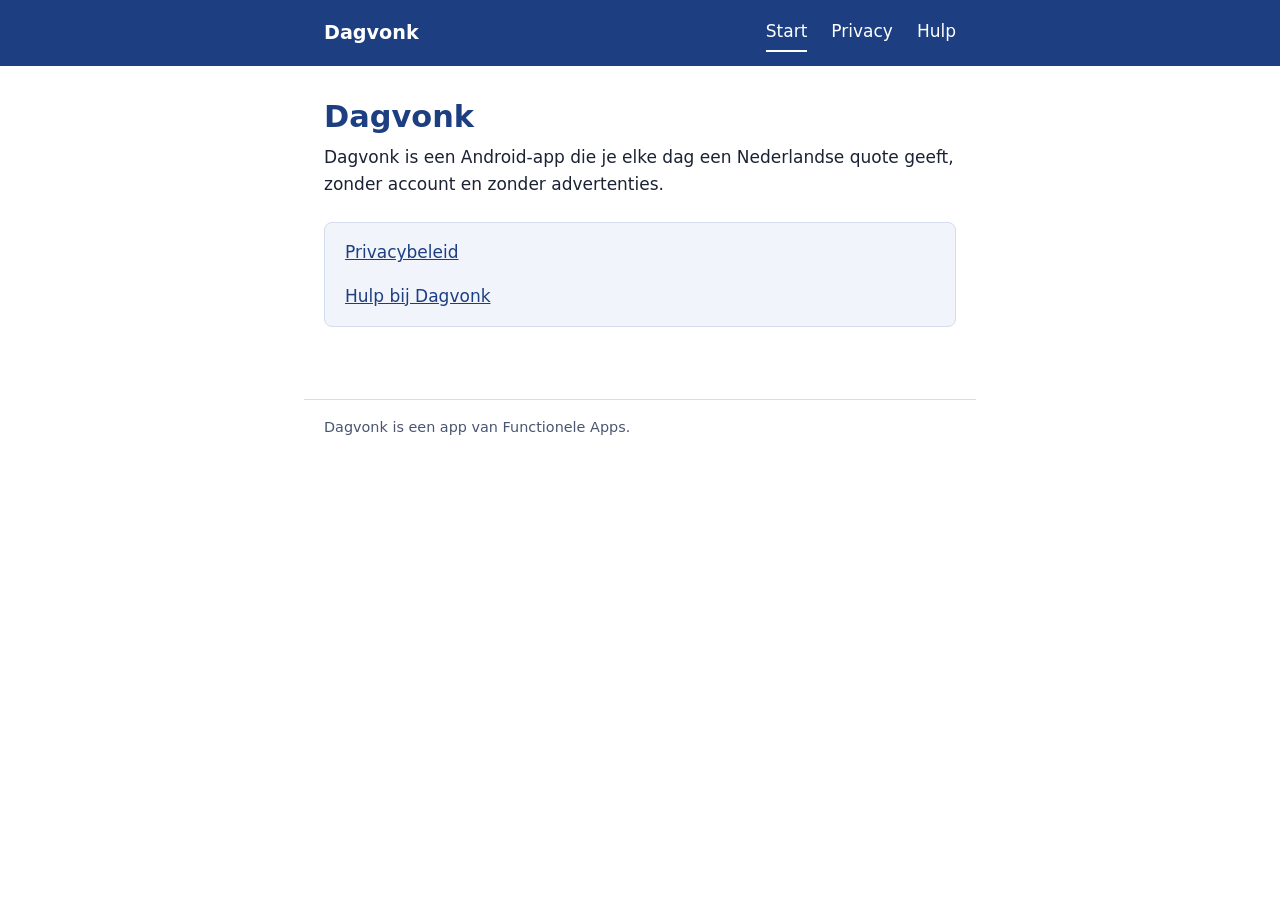
==== index.html @ 26bc7636 "Add files via upload" ====
<!DOCTYPE html>
<html lang="nl">
<head>
  <meta charset="utf-8">
  <meta name="viewport" content="width=device-width, initial-scale=1">
  <meta name="color-scheme" content="light dark">
  <title>Dagvonk</title>
  <meta name="description" content="Dagvonk: elke dag een Nederlandse quote voor ondernemers, motivatie en sport.">
  <link rel="stylesheet" href="style.css">
</head>
<body>
  <header>
    <nav class="menu" aria-label="Hoofdmenu">
      <span class="merk">Dagvonk</span>
      <a href="index.html" aria-current="page">Start</a>
      <a href="privacy.html">Privacy</a>
      <a href="support.html">Hulp</a>
    </nav>
  </header>
  <main>
    <h1>Dagvonk</h1>
    <p>Dagvonk is een Android-app die je elke dag een Nederlandse quote geeft, zonder account en zonder advertenties.</p>
    <div class="kaart">
      <p><a href="privacy.html">Privacybeleid</a></p>
      <p><a href="support.html">Hulp bij Dagvonk</a></p>
    </div>
  </main>
  <footer>Dagvonk is een app van Functionele Apps.</footer>
</body>
</html>
---- style.css ----
:root {
  --kleur: #1D3F82;
  --kleur-tekst-op-kleur: #ffffff;
  --achtergrond: #ffffff;
  --vlak: #f1f4fa;
  --tekst: #1b2233;
  --tekst-zacht: #4a5572;
  --lijn: #d5dcec;
  --link: #1D3F82;
}

@media (prefers-color-scheme: dark) {
  :root {
    --achtergrond: #10162a;
    --vlak: #1a2344;
    --tekst: #e8ecf7;
    --tekst-zacht: #aab4d0;
    --lijn: #2c3862;
    --link: #8fb0f0;
  }
}

* { box-sizing: border-box; }

html { -webkit-text-size-adjust: 100%; }

body {
  margin: 0;
  background: var(--achtergrond);
  color: var(--tekst);
  font-family: system-ui, -apple-system, "Segoe UI", Roboto, Arial, sans-serif;
  line-height: 1.6;
  font-size: 1.0625rem;
}

header {
  background: var(--kleur);
  color: var(--kleur-tekst-op-kleur);
}

.menu {
  max-width: 42rem;
  margin: 0 auto;
  padding: 0.9rem 1.25rem;
  display: flex;
  flex-wrap: wrap;
  align-items: center;
  gap: 0.5rem 1.5rem;
}

.menu .merk {
  font-weight: 700;
  font-size: 1.2rem;
  margin-right: auto;
}

.menu a {
  color: var(--kleur-tekst-op-kleur);
  text-decoration: none;
  padding: 0.25rem 0;
  border-bottom: 2px solid transparent;
}

.menu a:hover,
.menu a[aria-current="page"] {
  border-bottom-color: var(--kleur-tekst-op-kleur);
}

main {
  max-width: 42rem;
  margin: 0 auto;
  padding: 2rem 1.25rem 3rem;
}

h1 {
  font-size: 1.9rem;
  line-height: 1.25;
  margin: 0 0 0.5rem;
  color: var(--link);
}

h2 {
  font-size: 1.25rem;
  margin: 2rem 0 0.5rem;
  color: var(--link);
}

p, ul { margin: 0 0 1rem; }

ul { padding-left: 1.25rem; }

li { margin-bottom: 0.6rem; }

a { color: var(--link); }

a:focus-visible {
  outline: 3px solid var(--link);
  outline-offset: 2px;
}

.bijgewerkt { color: var(--tekst-zacht); font-size: 0.95rem; }

.kaart {
  background: var(--vlak);
  border: 1px solid var(--lijn);
  border-radius: 0.5rem;
  padding: 1rem 1.25rem;
  margin: 1.5rem 0;
}

.kaart p:last-child { margin-bottom: 0; }

footer {
  max-width: 42rem;
  margin: 0 auto;
  padding: 1rem 1.25rem 2rem;
  color: var(--tekst-zacht);
  font-size: 0.9rem;
  border-top: 1px solid var(--lijn);
}
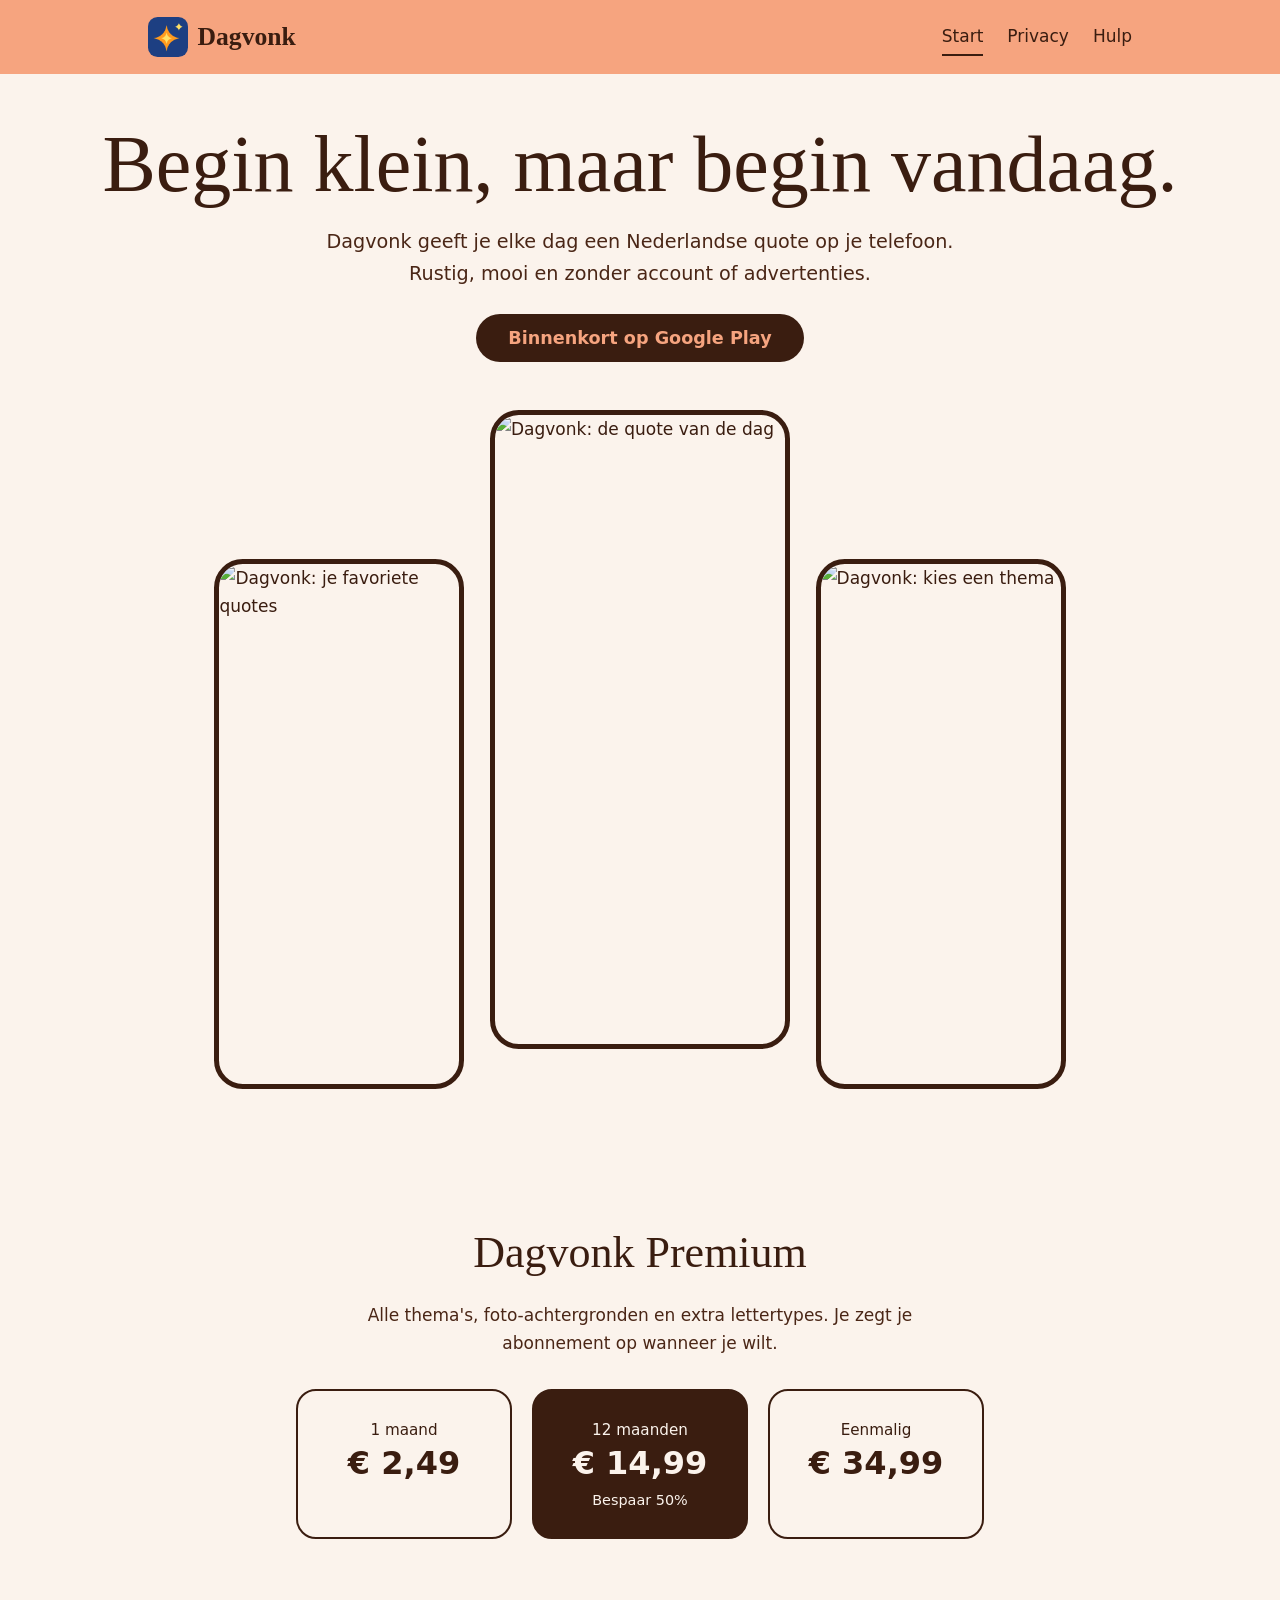
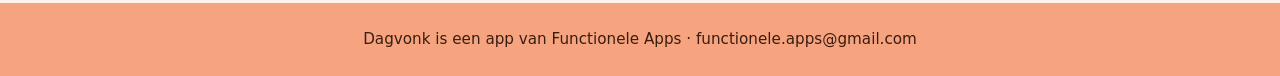
==== commit 226070cc: "Add files via upload" ====
--- a/index.html
+++ b/index.html
@@ -6,25 +6,37 @@
   <meta name="color-scheme" content="light dark">
   <title>Dagvonk</title>
   <meta name="description" content="Dagvonk: elke dag een Nederlandse quote voor ondernemers, motivatie en sport.">
+  <link rel="icon" href="icon.png">
   <link rel="stylesheet" href="style.css">
 </head>
 <body>
-  <header>
+  <header class="kop">
     <nav class="menu" aria-label="Hoofdmenu">
-      <span class="merk">Dagvonk</span>
+      <a class="merk" href="index.html"><img src="icon.png" alt="" width="40" height="40">Dagvonk</a>
       <a href="index.html" aria-current="page">Start</a>
       <a href="privacy.html">Privacy</a>
       <a href="support.html">Hulp</a>
     </nav>
   </header>
-  <main>
-    <h1>Dagvonk</h1>
-    <p>Dagvonk is een Android-app die je elke dag een Nederlandse quote geeft, zonder account en zonder advertenties.</p>
-    <div class="kaart">
-      <p><a href="privacy.html">Privacybeleid</a></p>
-      <p><a href="support.html">Hulp bij Dagvonk</a></p>
-    </div>
-  </main>
-  <footer>Dagvonk is een app van Functionele Apps.</footer>
+  <section class="held">
+    <h1>Begin klein, maar begin vandaag.</h1>
+    <p>Dagvonk geeft je elke dag een Nederlandse quote op je telefoon. Rustig, mooi en zonder account of advertenties.</p>
+    <button type="button" class="knop" disabled>Binnenkort op Google Play</button>
+  </section>
+  <div class="telefoons">
+    <img src="img/favorieten.jpg" alt="Dagvonk: je favoriete quotes" width="560" height="1213">
+    <img class="groot" src="img/vandaag.jpg" alt="Dagvonk: de quote van de dag" width="560" height="1213">
+    <img src="img/themas.jpg" alt="Dagvonk: kies een thema" width="560" height="1213">
+  </div>
+  <section class="premium">
+    <h2>Dagvonk Premium</h2>
+    <p>Alle thema's, foto-achtergronden en extra lettertypes. Je zegt je abonnement op wanneer je wilt.</p>
+    <ul class="prijzen">
+      <li><span class="periode">1 maand</span><span class="bedrag">&euro; 2,49</span></li>
+      <li class="beste"><span class="periode">12 maanden</span><span class="bedrag">&euro; 14,99</span><span class="extra">Bespaar 50%</span></li>
+      <li><span class="periode">Eenmalig</span><span class="bedrag">&euro; 34,99</span></li>
+    </ul>
+  </section>
+  <footer>Dagvonk is een app van Functionele Apps &middot; functionele.apps@gmail.com</footer>
 </body>
 </html>
--- a/style.css
+++ b/style.css
@@ -1,120 +1,196 @@
 :root {
-  --kleur: #1D3F82;
-  --kleur-tekst-op-kleur: #ffffff;
-  --achtergrond: #ffffff;
-  --vlak: #f1f4fa;
-  --tekst: #1b2233;
-  --tekst-zacht: #4a5572;
-  --lijn: #d5dcec;
-  --link: #1D3F82;
+  --koraal: #F6A47F;
+  --bruin: #3A1D10;
+  --bruin-zacht: #4A2616;
+  --room: #FBF3EC;
+  --tekst: #3A1D10;
+  --serif: Georgia, "Iowan Old Style", "Times New Roman", serif;
+  --sans: system-ui, -apple-system, "Segoe UI", Roboto, Arial, sans-serif;
 }
 
 @media (prefers-color-scheme: dark) {
   :root {
-    --achtergrond: #10162a;
-    --vlak: #1a2344;
-    --tekst: #e8ecf7;
-    --tekst-zacht: #aab4d0;
-    --lijn: #2c3862;
-    --link: #8fb0f0;
+    --koraal: #5A2E1C;
+    --bruin: #F6A47F;
+    --bruin-zacht: #E8C3AE;
+    --room: #20100A;
+    --tekst: #F5E6DB;
   }
 }
 
 * { box-sizing: border-box; }
-
 html { -webkit-text-size-adjust: 100%; }
 
 body {
   margin: 0;
-  background: var(--achtergrond);
+  background: var(--room);
   color: var(--tekst);
-  font-family: system-ui, -apple-system, "Segoe UI", Roboto, Arial, sans-serif;
-  line-height: 1.6;
+  font-family: var(--sans);
   font-size: 1.0625rem;
+  line-height: 1.65;
 }
 
-header {
-  background: var(--kleur);
-  color: var(--kleur-tekst-op-kleur);
+a { color: inherit; }
+a:focus-visible, button:focus-visible {
+  outline: 3px solid var(--bruin);
+  outline-offset: 3px;
+}
+
+.kop {
+  background: var(--koraal);
+  color: var(--bruin);
 }
 
 .menu {
-  max-width: 42rem;
+  max-width: 64rem;
   margin: 0 auto;
-  padding: 0.9rem 1.25rem;
+  padding: 1rem 1.25rem;
   display: flex;
   flex-wrap: wrap;
   align-items: center;
   gap: 0.5rem 1.5rem;
 }
 
-.menu .merk {
+.merk {
+  display: flex;
+  align-items: center;
+  gap: 0.6rem;
+  margin-right: auto;
+  font-family: var(--serif);
   font-weight: 700;
-  font-size: 1.2rem;
-  margin-right: auto;
+  font-size: 1.6rem;
+  text-decoration: none;
 }
 
-.menu a {
-  color: var(--kleur-tekst-op-kleur);
+.merk img { width: 2.5rem; height: 2.5rem; border-radius: 0.6rem; display: block; }
+
+.menu a:not(.merk) {
   text-decoration: none;
   padding: 0.25rem 0;
   border-bottom: 2px solid transparent;
 }
 
-.menu a:hover,
-.menu a[aria-current="page"] {
-  border-bottom-color: var(--kleur-tekst-op-kleur);
+.menu a:not(.merk):hover,
+.menu a[aria-current="page"] { border-bottom-color: var(--bruin); }
+
+.held {
+  text-align: center;
+  padding: 3rem 1.25rem 0;
 }
 
-main {
+.held h1 {
+  font-family: var(--serif);
+  font-weight: 500;
+  font-size: clamp(2.4rem, 8vw, 5rem);
+  line-height: 1.05;
+  max-width: 14em;
+  margin: 0 auto 1.25rem;
+}
+
+.held p {
+  font-size: 1.2rem;
+  max-width: 34em;
+  margin: 0 auto 1.5rem;
+  color: var(--bruin-zacht);
+}
+
+.knop {
+  font: 600 1.1rem var(--sans);
+  background: var(--bruin);
+  color: var(--koraal);
+  border: 0;
+  border-radius: 999px;
+  padding: 0.9rem 2rem;
+  min-height: 3rem;
+}
+
+.telefoons {
+  display: flex;
+  justify-content: center;
+  align-items: flex-end;
+  gap: 2vw;
+  padding: 3rem 1rem 4rem;
+}
+
+.telefoons img {
+  width: min(27vw, 250px);
+  height: auto;
+  border: 5px solid var(--bruin);
+  border-radius: 1.8rem;
+  display: block;
+}
+
+.telefoons img.groot {
+  width: min(32vw, 300px);
+  margin-bottom: 2.5rem;
+}
+
+.premium {
+  background: var(--room);
+  text-align: center;
+  padding: 4rem 1.25rem;
+}
+
+.premium h2 {
+  font-family: var(--serif);
+  font-weight: 500;
+  font-size: clamp(1.9rem, 5vw, 2.75rem);
+  margin: 0 0 0.75rem;
+}
+
+.premium p { max-width: 34em; margin: 0 auto 2rem; color: var(--bruin-zacht); }
+
+.prijzen {
+  display: flex;
+  flex-wrap: wrap;
+  justify-content: center;
+  gap: 1.25rem;
+  margin: 0;
+  padding: 0;
+  list-style: none;
+}
+
+.prijzen li {
+  width: 13.5rem;
+  padding: 1.5rem 1rem;
+  border: 2px solid var(--bruin);
+  border-radius: 1.25rem;
+}
+
+.prijzen li.beste { background: var(--bruin); color: var(--room); }
+.prijzen .periode { font-size: 0.95rem; }
+.prijzen .bedrag { display: block; font-size: 2rem; font-weight: 600; line-height: 1.3; }
+.prijzen .extra { font-size: 0.9rem; }
+
+main.tekst {
   max-width: 42rem;
   margin: 0 auto;
-  padding: 2rem 1.25rem 3rem;
+  padding: 2.5rem 1.25rem 4rem;
 }
 
-h1 {
-  font-size: 1.9rem;
-  line-height: 1.25;
+main.tekst h1 {
+  font-family: var(--serif);
+  font-weight: 500;
+  font-size: clamp(2rem, 6vw, 2.75rem);
+  line-height: 1.15;
   margin: 0 0 0.5rem;
-  color: var(--link);
 }
 
-h2 {
-  font-size: 1.25rem;
+main.tekst h2 {
+  font-family: var(--serif);
+  font-weight: 500;
+  font-size: 1.4rem;
   margin: 2rem 0 0.5rem;
-  color: var(--link);
 }
 
-p, ul { margin: 0 0 1rem; }
-
-ul { padding-left: 1.25rem; }
-
-li { margin-bottom: 0.6rem; }
-
-a { color: var(--link); }
-
-a:focus-visible {
-  outline: 3px solid var(--link);
-  outline-offset: 2px;
-}
-
-.bijgewerkt { color: var(--tekst-zacht); font-size: 0.95rem; }
-
-.kaart {
-  background: var(--vlak);
-  border: 1px solid var(--lijn);
-  border-radius: 0.5rem;
-  padding: 1rem 1.25rem;
-  margin: 1.5rem 0;
-}
-
-.kaart p:last-child { margin-bottom: 0; }
+main.tekst p, main.tekst ul { margin: 0 0 1rem; }
+main.tekst li { margin-bottom: 0.6rem; }
+.bijgewerkt { color: var(--bruin-zacht); font-size: 0.95rem; }
 
 footer {
-  max-width: 42rem;
-  margin: 0 auto;
-  padding: 1rem 1.25rem 2rem;
-  color: var(--tekst-zacht);
-  font-size: 0.9rem;
-  border-top: 1px solid var(--lijn);
+  background: var(--koraal);
+  color: var(--bruin);
+  text-align: center;
+  padding: 1.5rem 1.25rem;
+  font-size: 0.95rem;
 }
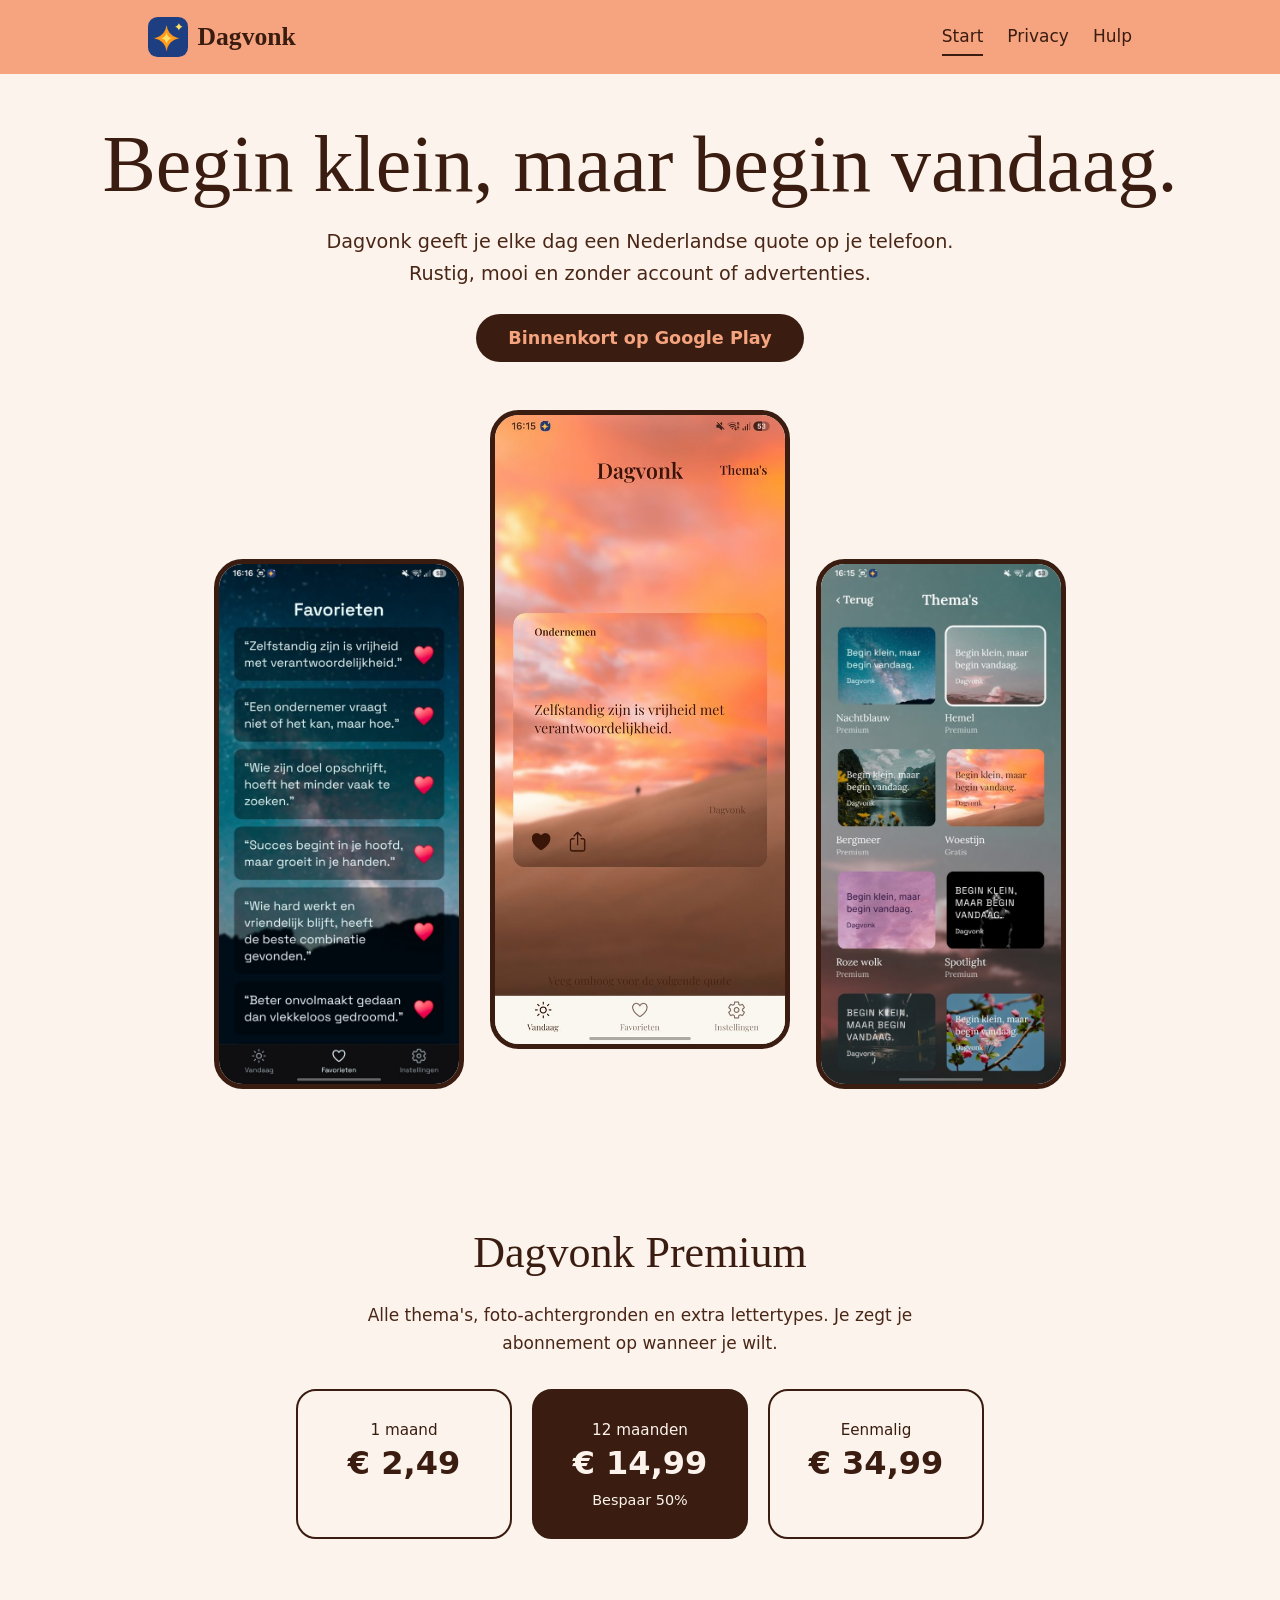
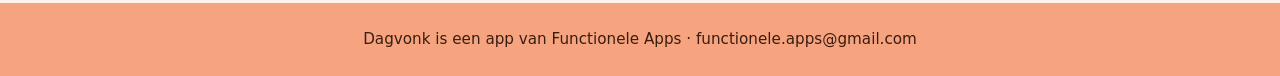
==== commit 13e51b1a: "Add files via upload" ====
--- a/index.html
+++ b/index.html
@@ -24,9 +24,9 @@
     <button type="button" class="knop" disabled>Binnenkort op Google Play</button>
   </section>
   <div class="telefoons">
-    <img src="img/favorieten.jpg" alt="Dagvonk: je favoriete quotes" width="560" height="1213">
-    <img class="groot" src="img/vandaag.jpg" alt="Dagvonk: de quote van de dag" width="560" height="1213">
-    <img src="img/themas.jpg" alt="Dagvonk: kies een thema" width="560" height="1213">
+    <img src="favorieten.jpg" alt="Dagvonk: je favoriete quotes" width="560" height="1213">
+    <img class="groot" src="vandaag.jpg" alt="Dagvonk: de quote van de dag" width="560" height="1213">
+    <img src="themas.jpg" alt="Dagvonk: kies een thema" width="560" height="1213">
   </div>
   <section class="premium">
     <h2>Dagvonk Premium</h2>
